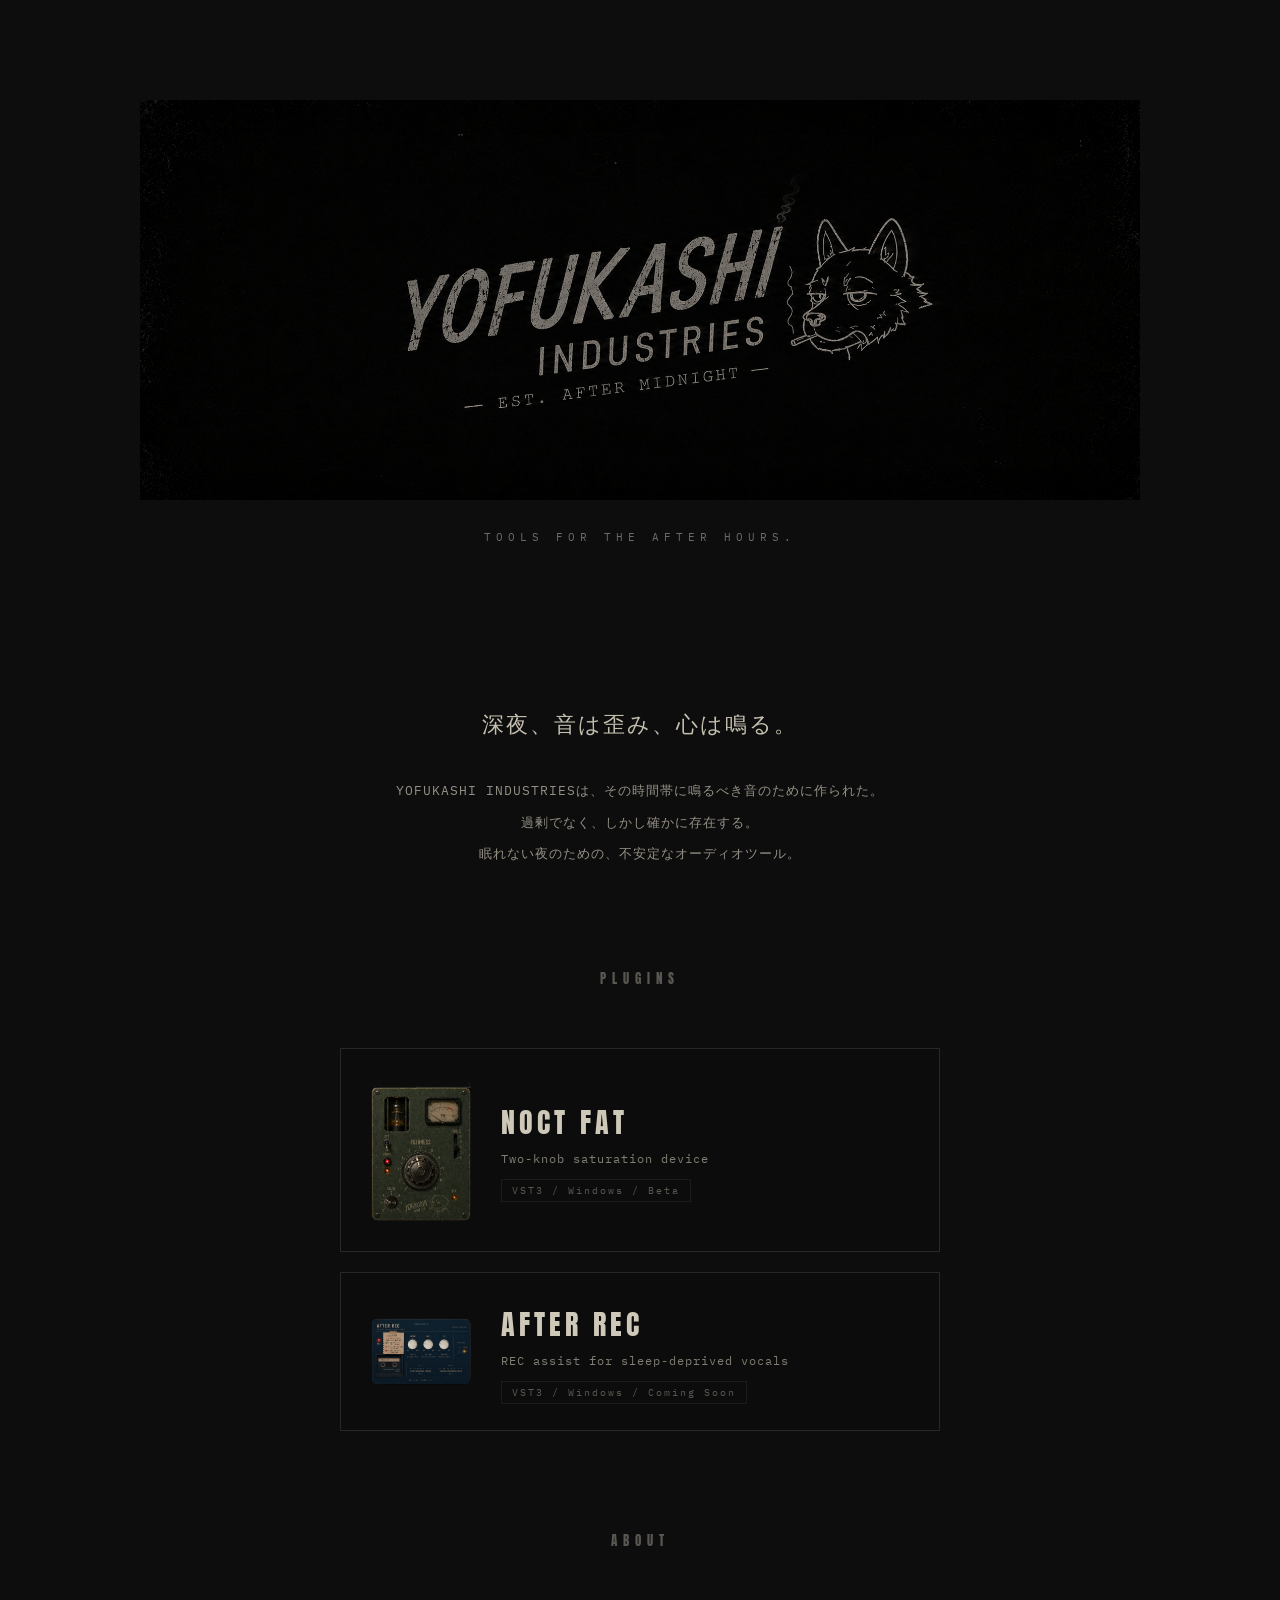
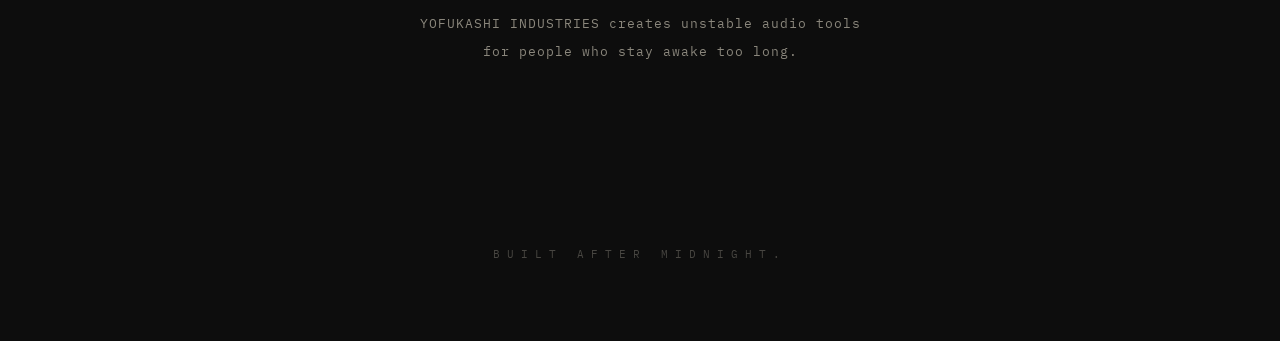
==== index.html @ 46a31fa0 "Update index.html" ====
<!DOCTYPE html>
<html lang="en">
<head>
  <meta charset="UTF-8" />
  <meta name="viewport" content="width=device-width, initial-scale=1.0"/>
  <title>YOFUKASHI INDUSTRIES</title>
  <link rel="stylesheet" href="style.css"/>
  <link rel="preconnect" href="https://fonts.googleapis.com">
  <link rel="preconnect" href="https://fonts.gstatic.com" crossorigin>
  <link href="https://fonts.googleapis.com/css2?family=Anton&family=IBM+Plex+Mono:wght@300;400&display=swap" rel="stylesheet">
</head>
<body>
  <header class="hero">
    <img src="header%20(2).png" alt="YOFUKASHI INDUSTRIES" class="brand-logo">
    <p class="tagline">TOOLS FOR THE AFTER HOURS.</p>
  </header>
  <div class="bg-section">
    <div class="bg-overlay"></div>
  </div>
  <section class="concept-section">
    <p class="concept-lead">深夜、音は歪み、心は鳴る。</p>
    <p class="concept-body">
      YOFUKASHI INDUSTRIESは、その時間帯に鳴るべき音のために作られた。<br>
      過剰でなく、しかし確かに存在する。<br>
      眠れない夜のための、不安定なオーディオツール。
    </p>
  </section>
  <section class="products-section">
    <h2 class="section-label">PLUGINS</h2>
    <div class="product-grid">
      <a href="plugins/noct-fatnness.html" class="product-card">
        <img src="assets/noct-fatnness-ui.png" alt="NOCT FAT" class="product-thumb">
        <div class="product-info">
          <h3>NOCT FAT</h3>
          <p>Two-knob saturation device</p>
          <span class="product-tag">VST3 / Windows / Beta</span>
        </div>
      </a>
      <a href="plugins/after-rec.html" class="product-card">
        <img src="assets/after-rec-ui.png" alt="AFTER REC" class="product-thumb">
        <div class="product-info">
          <h3>AFTER REC</h3>
          <p>REC assist for sleep-deprived vocals</p>
          <span class="product-tag">VST3 / Windows / Coming Soon</span>
        </div>
      </a>
    </div>
  </section>
  <section class="about-section">
    <h2 class="section-label">ABOUT</h2>
    <p>
      YOFUKASHI INDUSTRIES creates unstable audio tools<br>
      for people who stay awake too long.
    </p>
  </section>
  <footer>
    <p>BUILT AFTER MIDNIGHT.</p>
  </footer>
</body>
</html>
---- style.css ----
*{
  margin: 0;
  padding: 0;
  box-sizing: border-box;
}

body{
  background-color: #0d0d0d;
  background-image: 
    url('背景.png');
  background-size: cover;
  background-position: center;
  background-attachment: fixed;
  color: #cec8b8;
  font-family: 'IBM Plex Mono', monospace;
  overflow-x: hidden;
}

/* 全体に薄いオーバーレイ */
body::before{
  content: '';
  position: fixed;
  inset: 0;
  background: rgba(13,13,13,0.55);
  pointer-events: none;
  z-index: 0;
}

/* 全コンテンツをオーバーレイの上に */
header, section, footer, .bg-section{
  position: relative;
  z-index: 1;
}

.hero{
  width: 100%;
  padding-top: 100px;
  padding-bottom: 80px;
  display: flex;
  flex-direction: column;
  align-items: center;
  justify-content: center;
}

.brand-logo{
  width: 85%;
  max-width: 1000px;
  opacity: 0.95;
  user-select: none;
  pointer-events: none;
}

.tagline{
  margin-top: 30px;
  font-size: 11px;
  letter-spacing: 5px;
  opacity: 0.5;
}

.bg-section{
  display: none;
}

.concept-section{
  width: 100%;
  max-width: 780px;
  margin: 80px auto;
  text-align: center;
  padding: 0 24px;
  position: relative;
  z-index: 1;
}

.concept-lead{
  font-size: 22px;
  letter-spacing: 2px;
  opacity: 0.95;
  margin-bottom: 32px;
  line-height: 1.8;
}

.concept-body{
  font-size: 13px;
  letter-spacing: 1px;
  line-height: 2.4;
  opacity: 0.7;
}

.products-section{
  width: 100%;
  max-width: 900px;
  margin: 100px auto;
  padding: 0 24px;
  display: flex;
  flex-direction: column;
  align-items: center;
  position: relative;
  z-index: 1;
}

.product-grid{
  width: 100%;
  display: flex;
  flex-direction: column;
  gap: 20px;
  align-items: center;
}

.product-card{
  width: 100%;
  max-width: 600px;
  display: flex;
  align-items: center;
  gap: 30px;
  border: 1px solid rgba(206,200,184,0.15);
  padding: 30px;
  text-decoration: none;
  color: #cec8b8;
  transition: 0.25s ease;
  background: rgba(13,13,13,0.4);
  backdrop-filter: blur(4px);
}

.product-card:hover{
  border-color: rgba(206,200,184,0.4);
  background: rgba(13,13,13,0.6);
}

.product-thumb{
  width: 100px;
  height: auto;
  border-radius: 8px;
  flex-shrink: 0;
}

.product-info h3{
  font-family: 'Anton', sans-serif;
  font-size: 28px;
  letter-spacing: 4px;
  font-weight: normal;
  margin-bottom: 8px;
}

.product-info p{
  font-size: 12px;
  opacity: 0.6;
  letter-spacing: 1px;
  margin-bottom: 12px;
}

.product-tag{
  font-size: 10px;
  letter-spacing: 2px;
  opacity: 0.4;
  border: 1px solid rgba(206,200,184,0.2);
  padding: 4px 10px;
}

.about-section{
  margin-top: 100px;
  margin-bottom: 0;
  margin-left: auto;
  margin-right: auto;
  max-width: 680px;
  width: 100%;
  display: flex;
  flex-direction: column;
  align-items: center;
  text-align: center;
  padding: 0 24px;
  position: relative;
  z-index: 1;
}

.section-label{
  font-family: 'Anton', sans-serif;
  font-size: 13px;
  letter-spacing: 6px;
  margin-bottom: 60px;
  font-weight: normal;
  opacity: 0.4;
}

.about-section p{
  line-height: 2.2;
  opacity: 0.65;
  font-size: 13px;
  letter-spacing: 1px;
}

footer{
  margin-top: 180px;
  margin-bottom: 80px;
  width: 100%;
  display: flex;
  justify-content: center;
  align-items: center;
  position: relative;
  z-index: 1;
}

footer p{
  font-size: 11px;
  letter-spacing: 7px;
  opacity: 0.3;
}

@media(max-width: 768px){
  .product-card{
    flex-direction: column;
    text-align: center;
  }
  .concept-lead{
    font-size: 18px;
  }
}
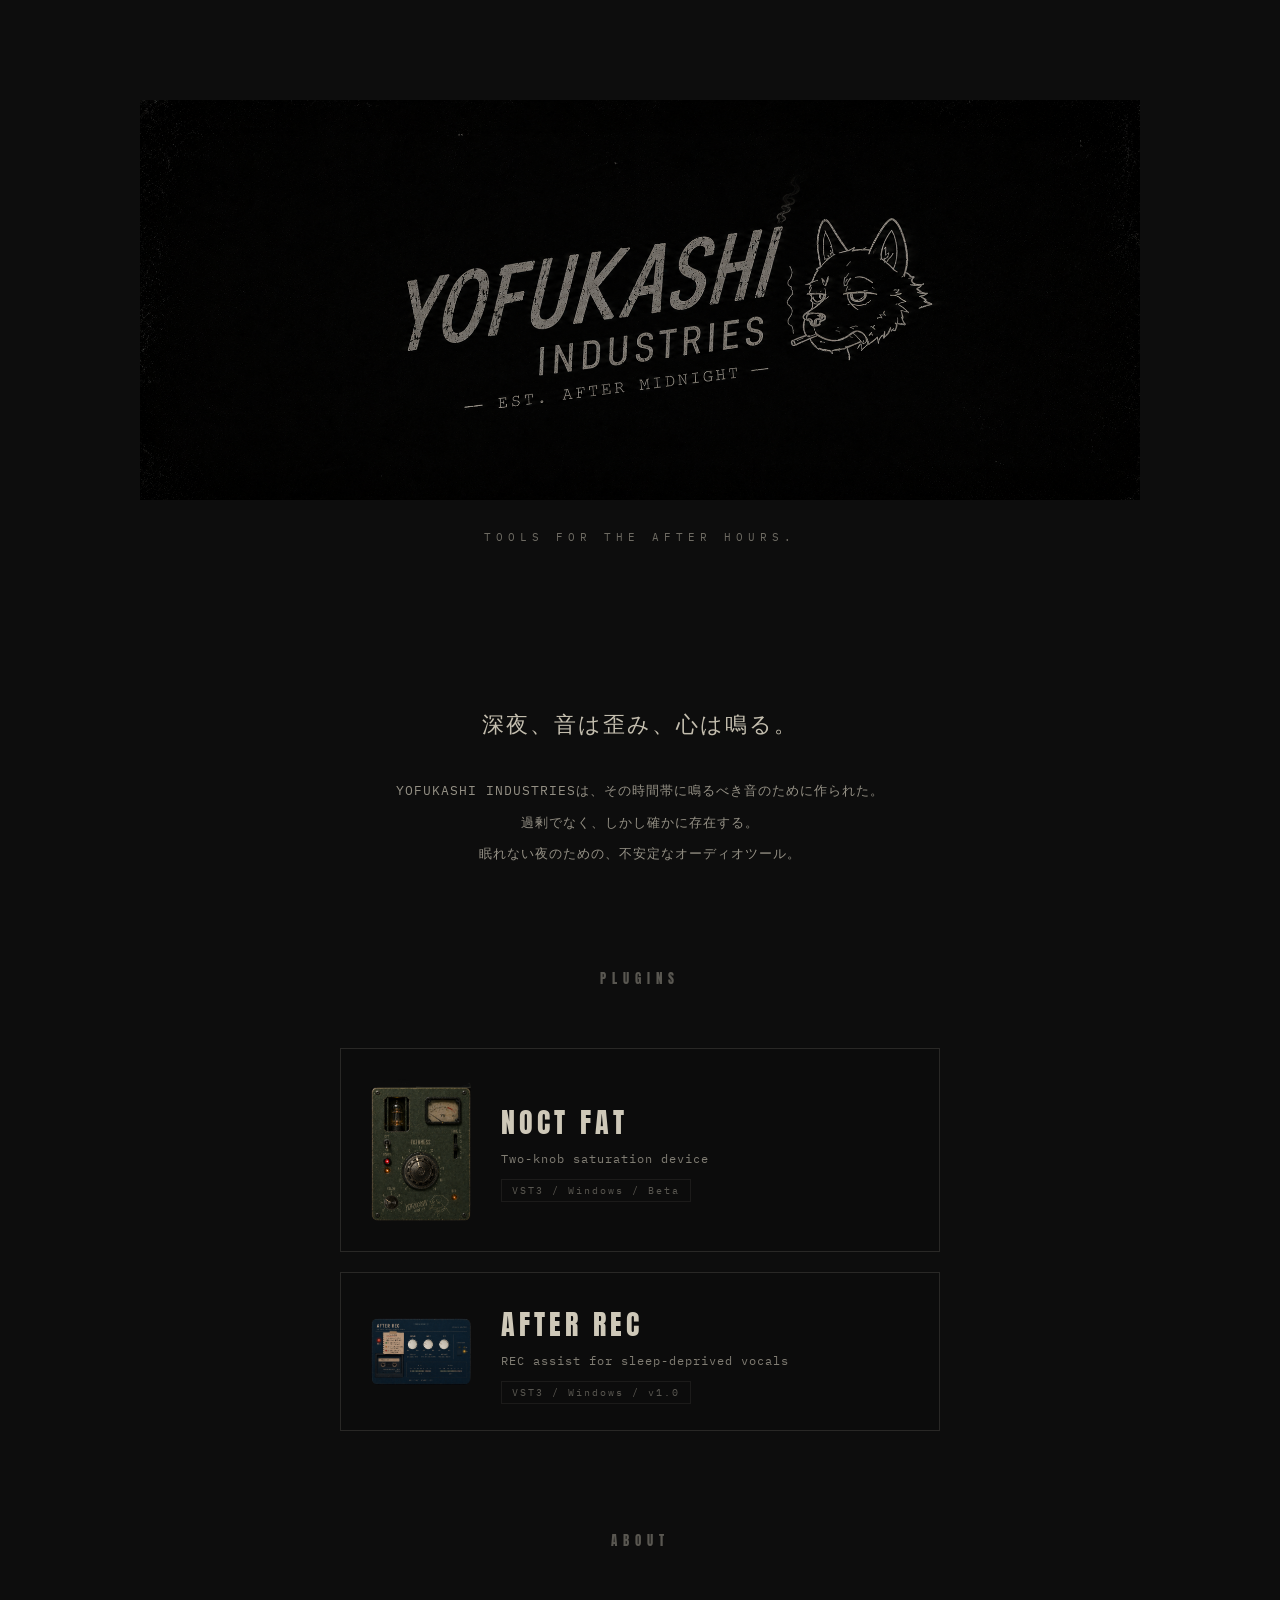
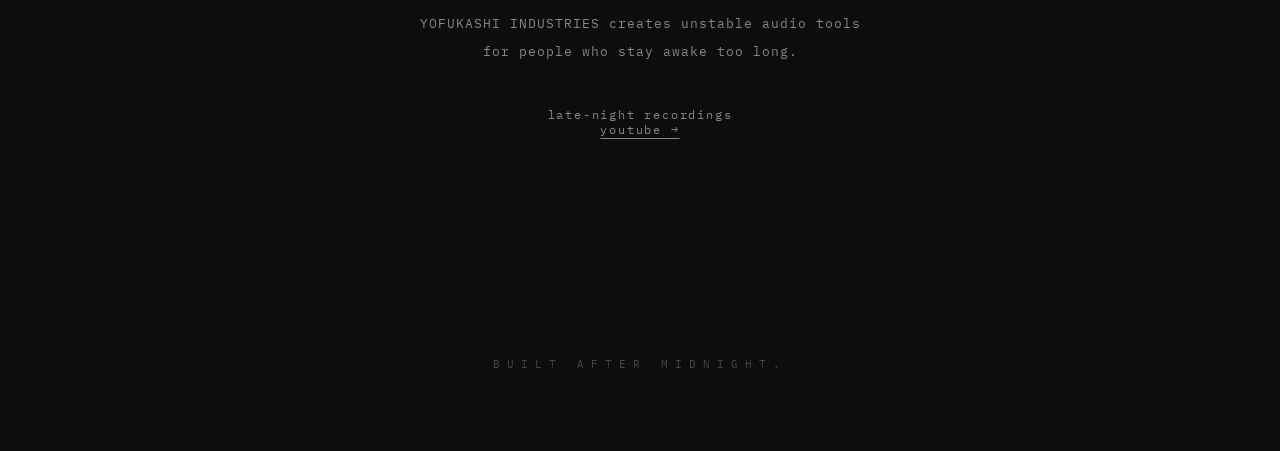
==== commit 351a40a2: "Update index.html" ====
--- a/index.html
+++ b/index.html
@@ -41,7 +41,7 @@
         <div class="product-info">
           <h3>AFTER REC</h3>
           <p>REC assist for sleep-deprived vocals</p>
-          <span class="product-tag">VST3 / Windows / Coming Soon</span>
+          <span class="product-tag">VST3 / Windows / v1.0</span>
         </div>
       </a>
     </div>
@@ -53,6 +53,12 @@
       for people who stay awake too long.
     </p>
   </section>
+  <section class="music-section" style="text-align:center; padding: 40px 20px; opacity: 0.5;">
+    <p style="font-family: 'IBM Plex Mono', monospace; font-size: 0.75rem; letter-spacing: 0.15em; color: #ffffff;">
+      late-night recordings<br>
+      <a href="https://www.youtube.com/@takiutachannel" target="_blank" style="color: #ffffff; text-decoration: underline; text-underline-offset: 4px;">youtube →</a>
+    </p>
+  </section>
   <footer>
     <p>BUILT AFTER MIDNIGHT.</p>
   </footer>
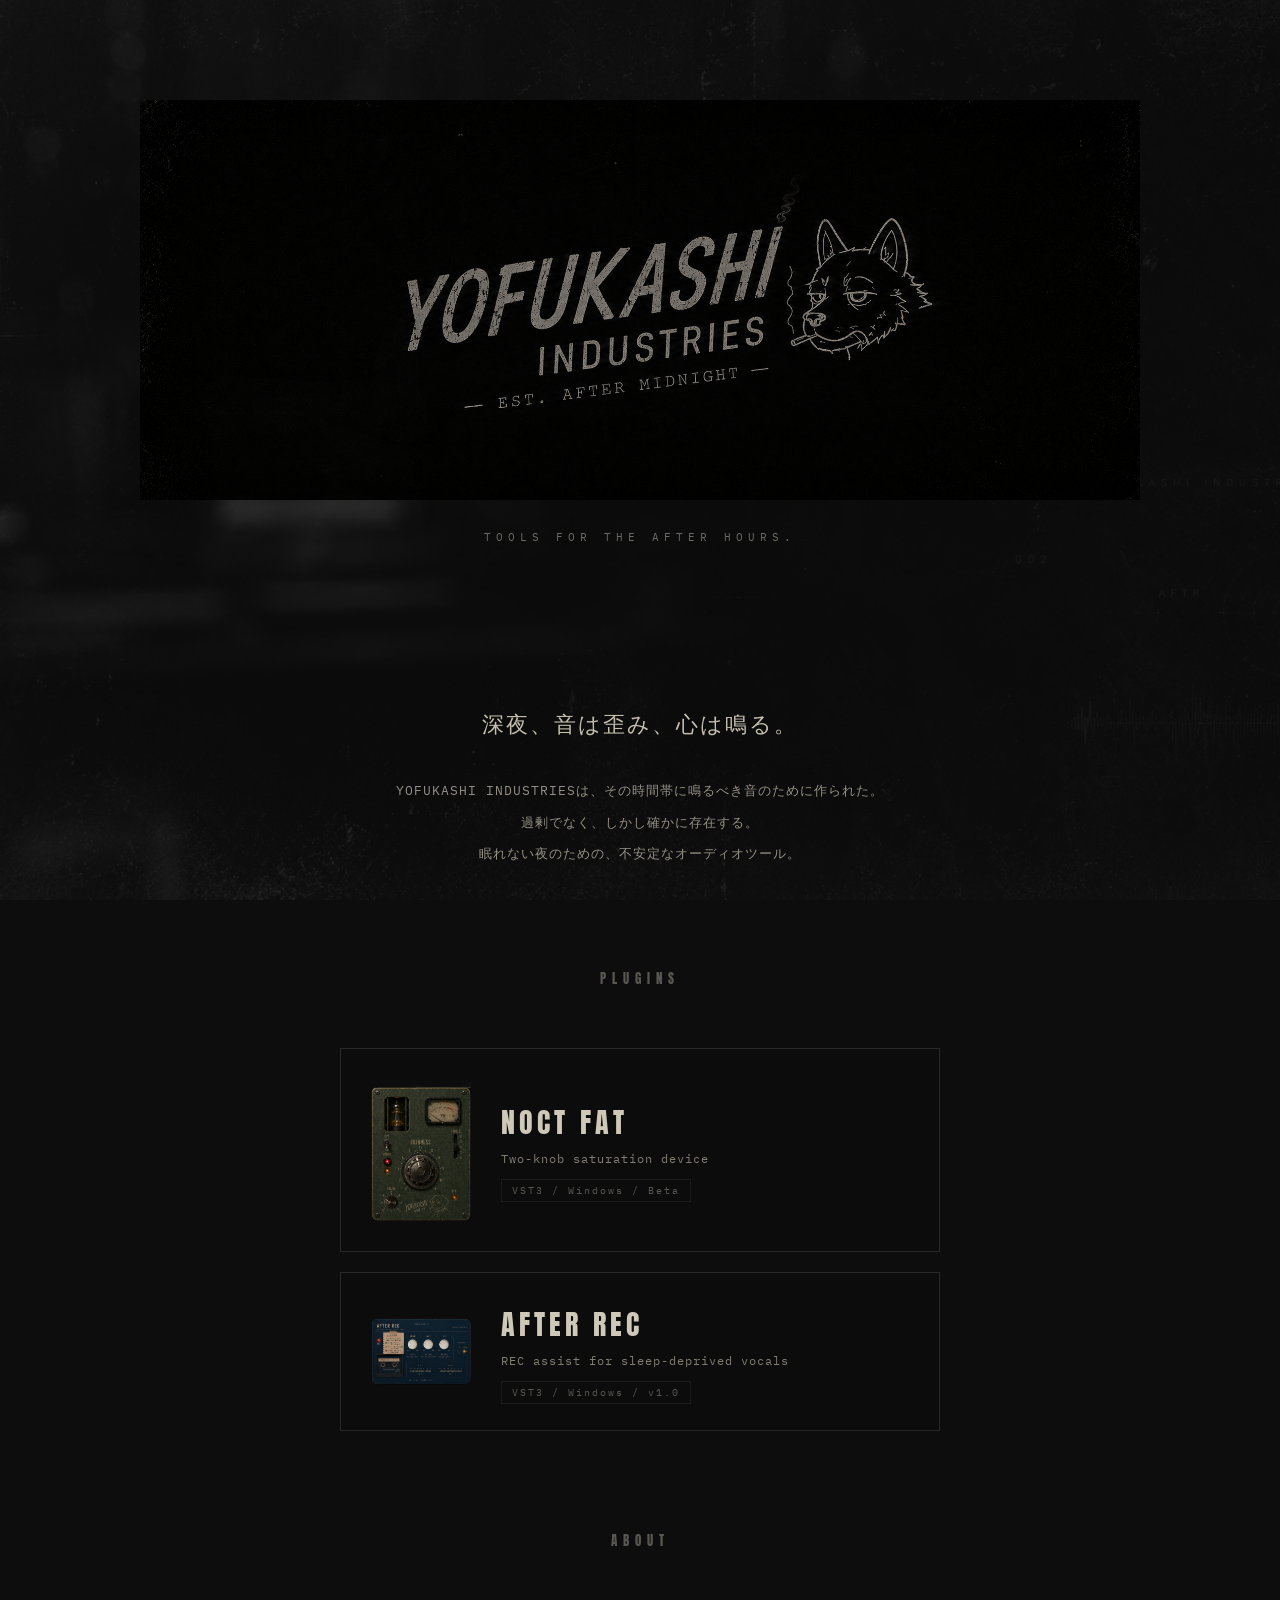
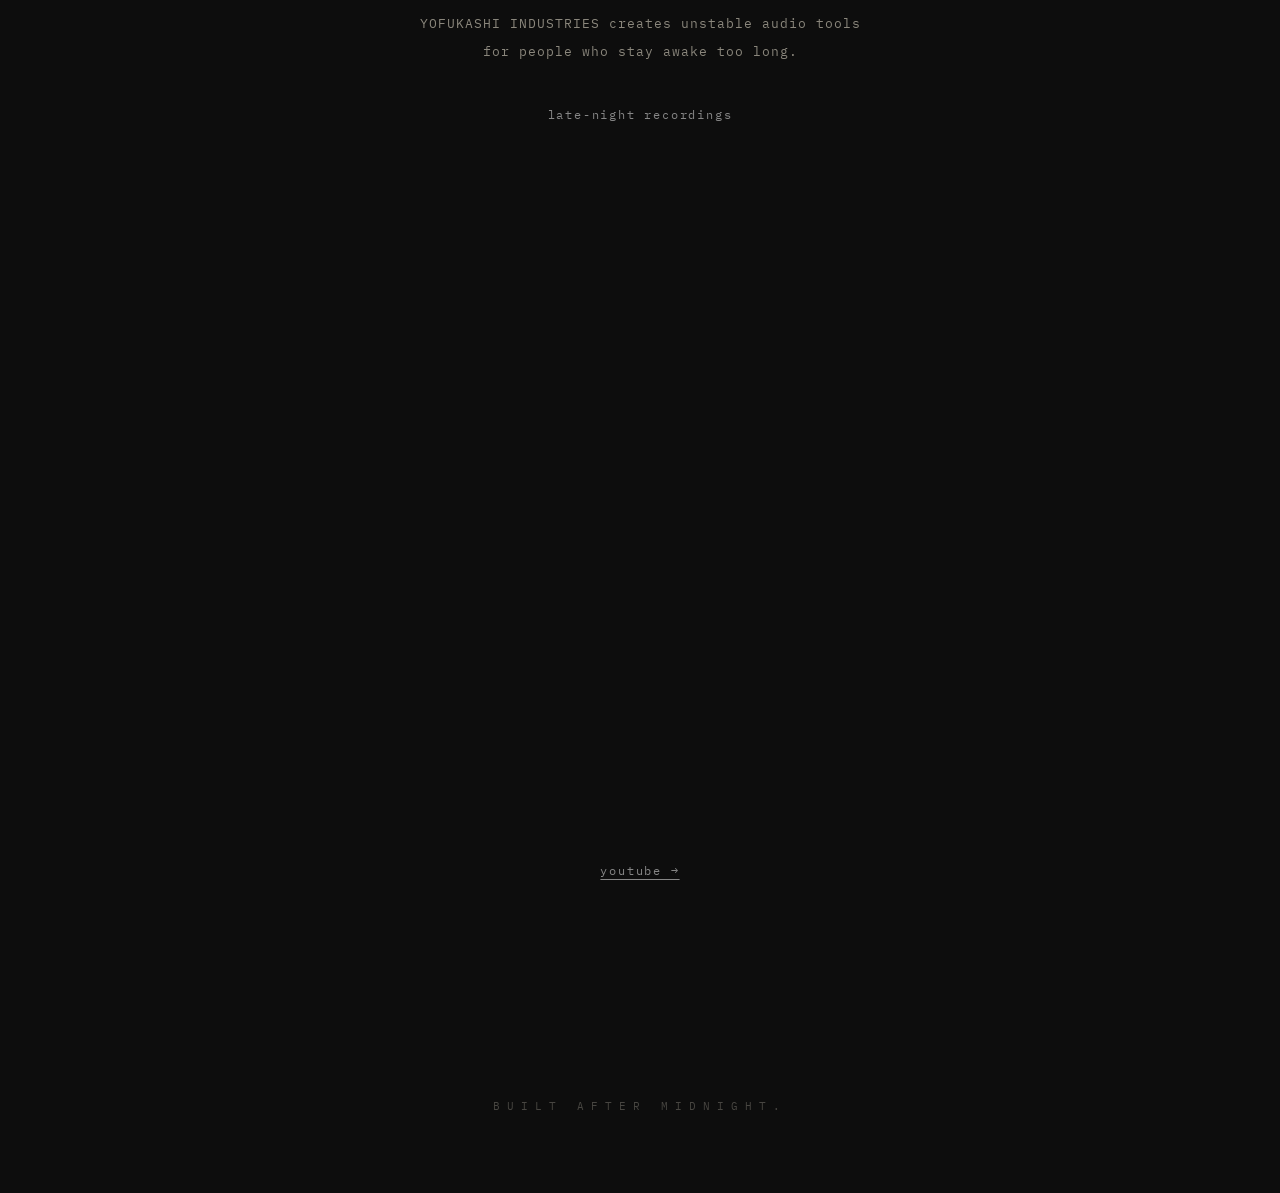
==== commit b6c6c14b: "Update index.html" ====
--- a/index.html
+++ b/index.html
@@ -55,9 +55,20 @@
   </section>
   <section class="music-section" style="text-align:center; padding: 40px 20px; opacity: 0.5;">
     <p style="font-family: 'IBM Plex Mono', monospace; font-size: 0.75rem; letter-spacing: 0.15em; color: #ffffff;">
-      late-night recordings<br>
-      <a href="https://www.youtube.com/@takiutachannel" target="_blank" style="color: #ffffff; text-decoration: underline; text-underline-offset: 4px;">youtube →</a>
+      late-night recordings
     </p>
+    <div style="position: relative; padding-bottom: 56.25%; height: 0; overflow: hidden; max-width: 640px; margin: 20px auto;">
+      <iframe
+        style="position: absolute; top: 0; left: 0; width: 100%; height: 100%;"
+        src="https://www.youtube.com/embed/FqJ6zSJP3DU?si=peLFJ2Tt3uSCjZ8m"
+        title="YouTube video player"
+        frameborder="0"
+        allow="accelerometer; autoplay; clipboard-write; encrypted-media; gyroscope; picture-in-picture; web-share"
+        referrerpolicy="strict-origin-when-cross-origin"
+        allowfullscreen>
+      </iframe>
+    </div>
+    <a href="https://www.youtube.com/@takiutachannel" target="_blank" style="font-family: 'IBM Plex Mono', monospace; font-size: 0.75rem; letter-spacing: 0.15em; color: #ffffff; text-decoration: underline; text-underline-offset: 4px;">youtube →</a>
   </section>
   <footer>
     <p>BUILT AFTER MIDNIGHT.</p>
--- a/style.css
+++ b/style.css
@@ -6,8 +6,8 @@
 
 body{
   background-color: #0d0d0d;
-  background-image: 
-    url('背景.png');
+ background-image: 
+    url('assets/background.png');
   background-size: cover;
   background-position: center;
   background-attachment: fixed;
@@ -21,7 +21,7 @@
   content: '';
   position: fixed;
   inset: 0;
-  background: rgba(13,13,13,0.55);
+ background: rgba(13,13,13,0.75);
   pointer-events: none;
   z-index: 0;
 }
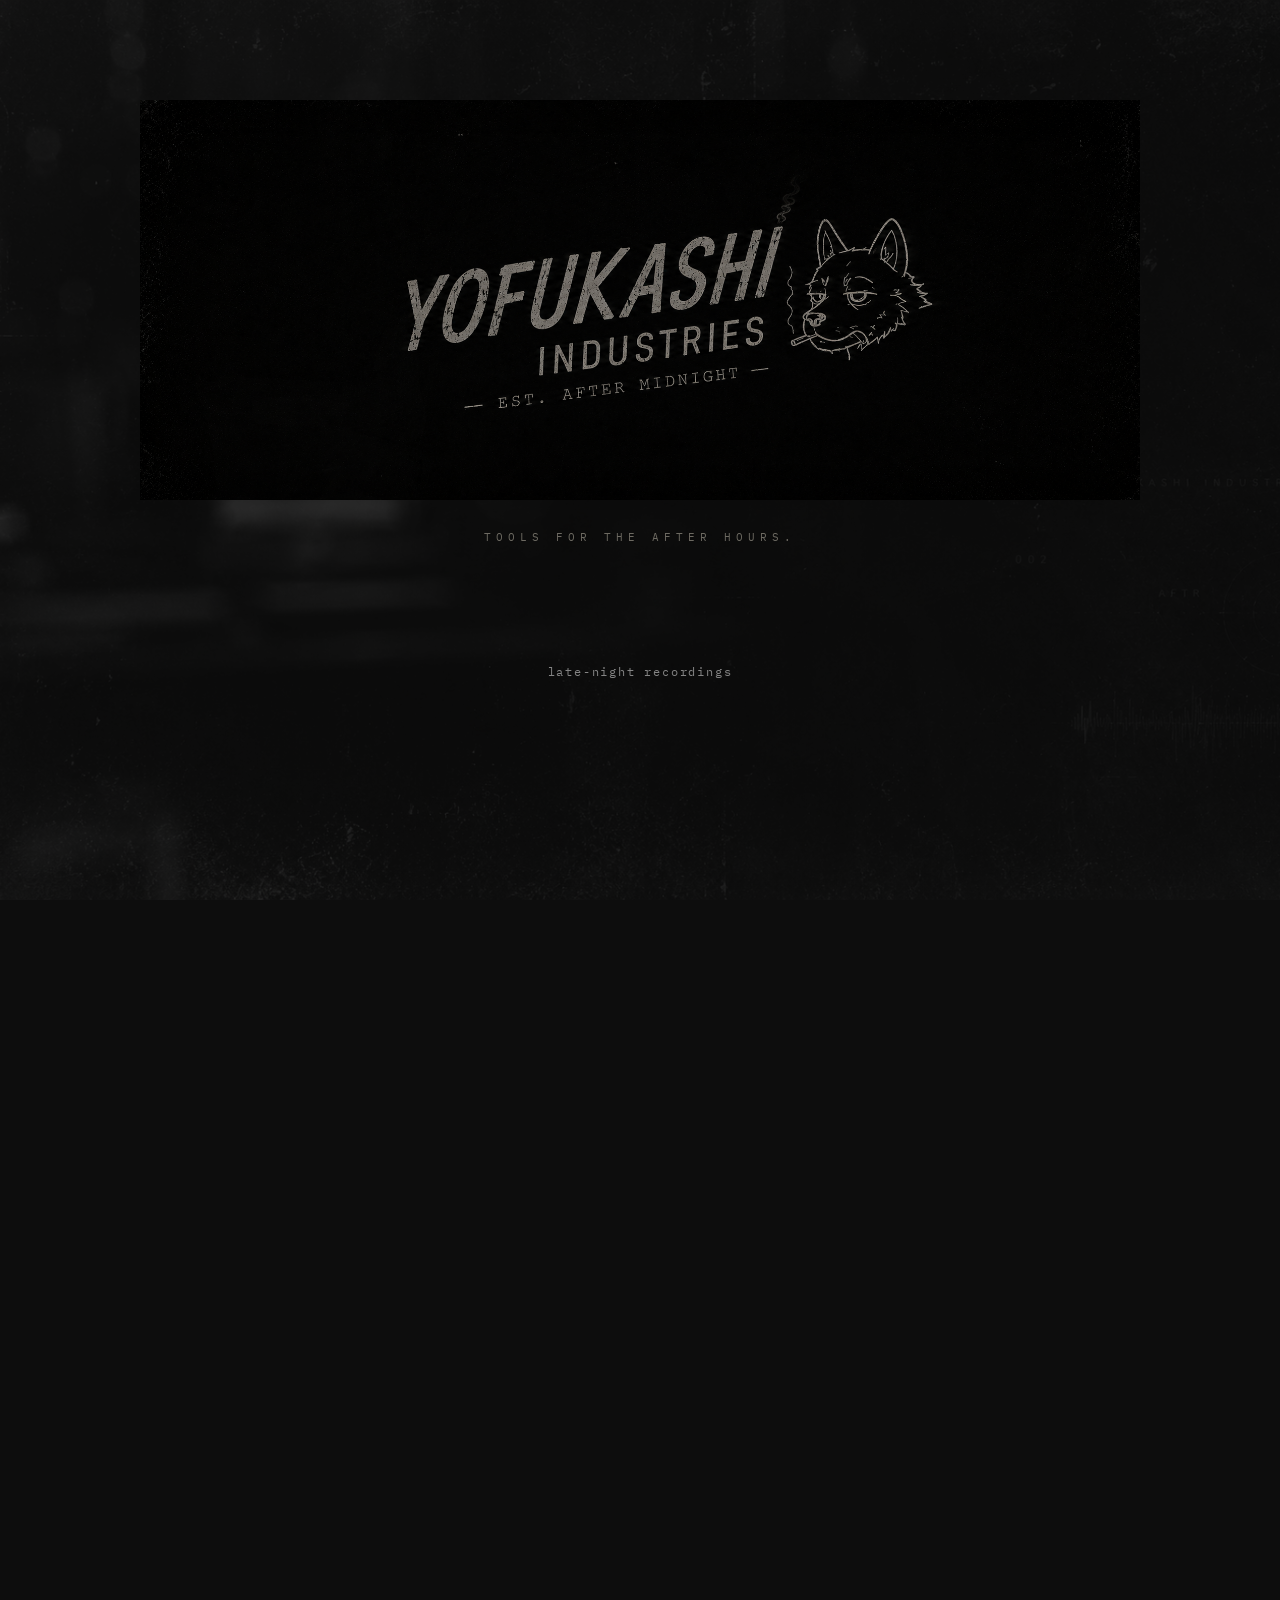
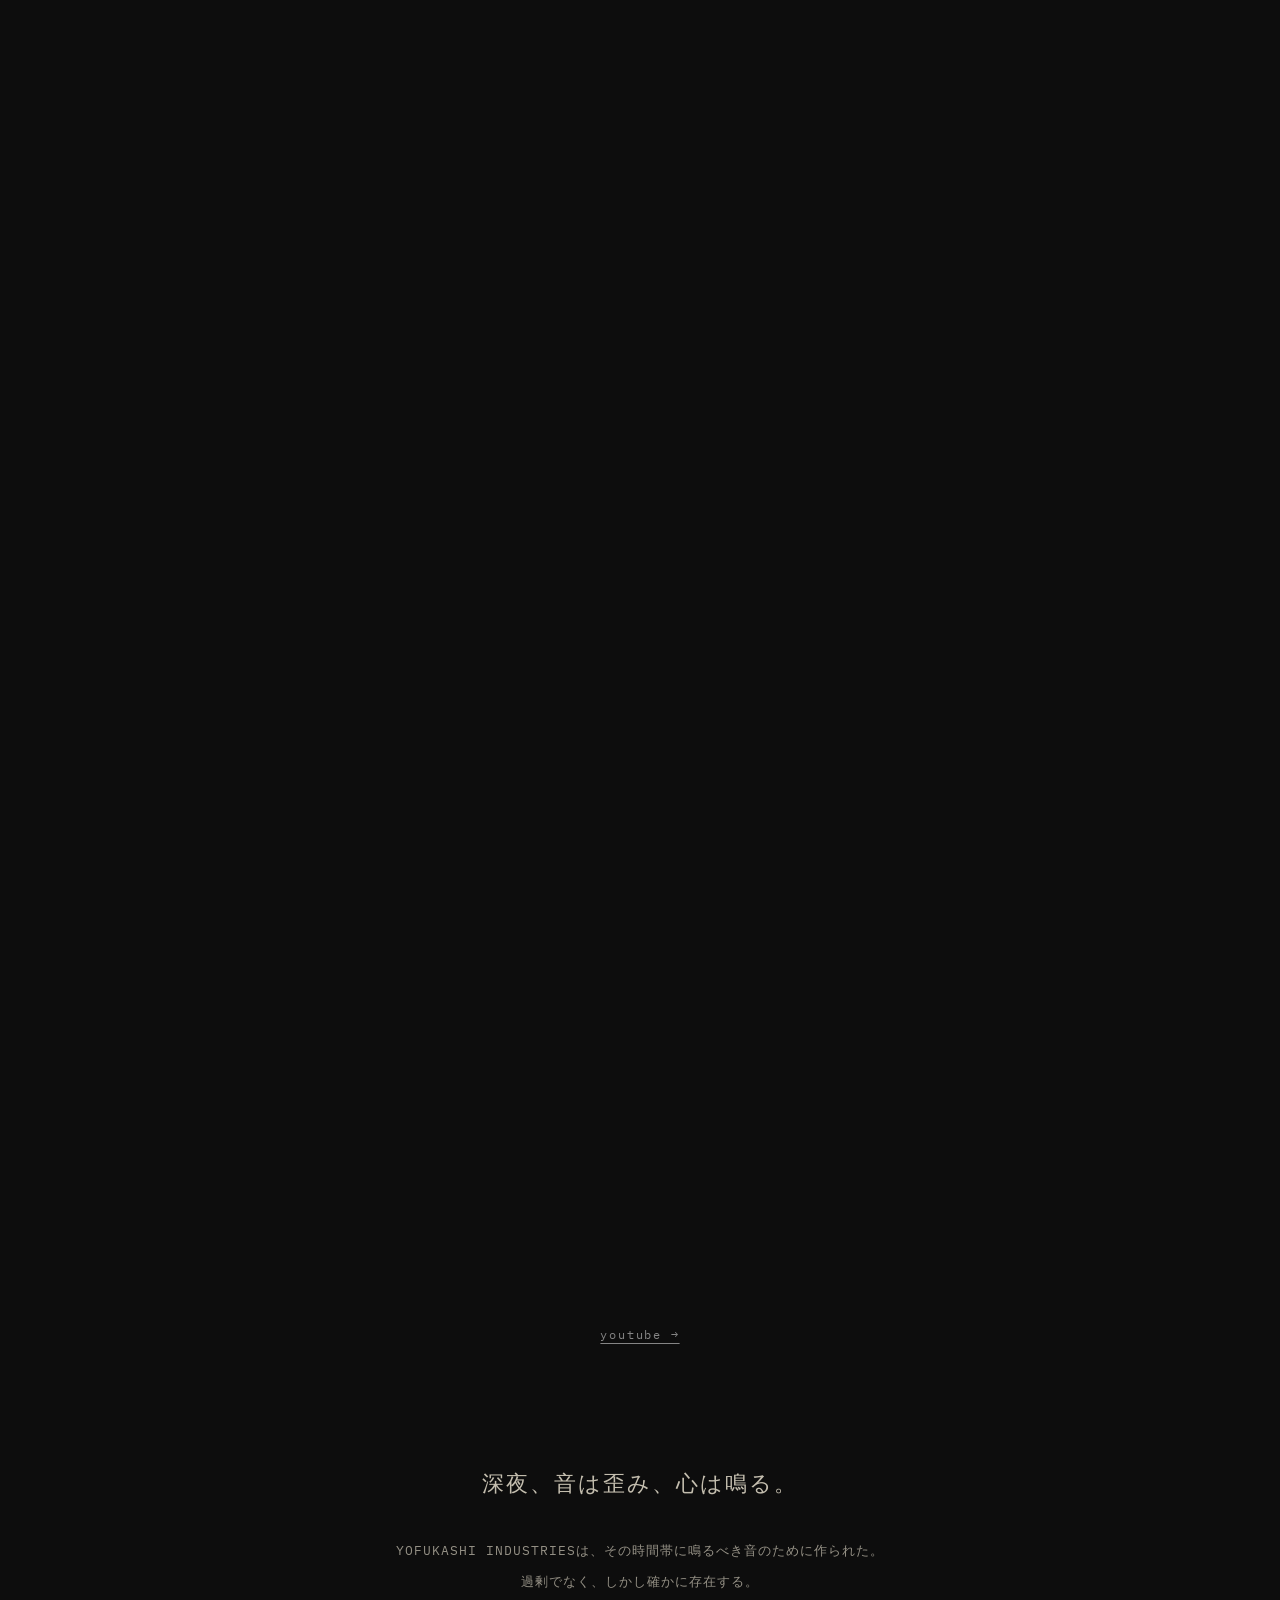
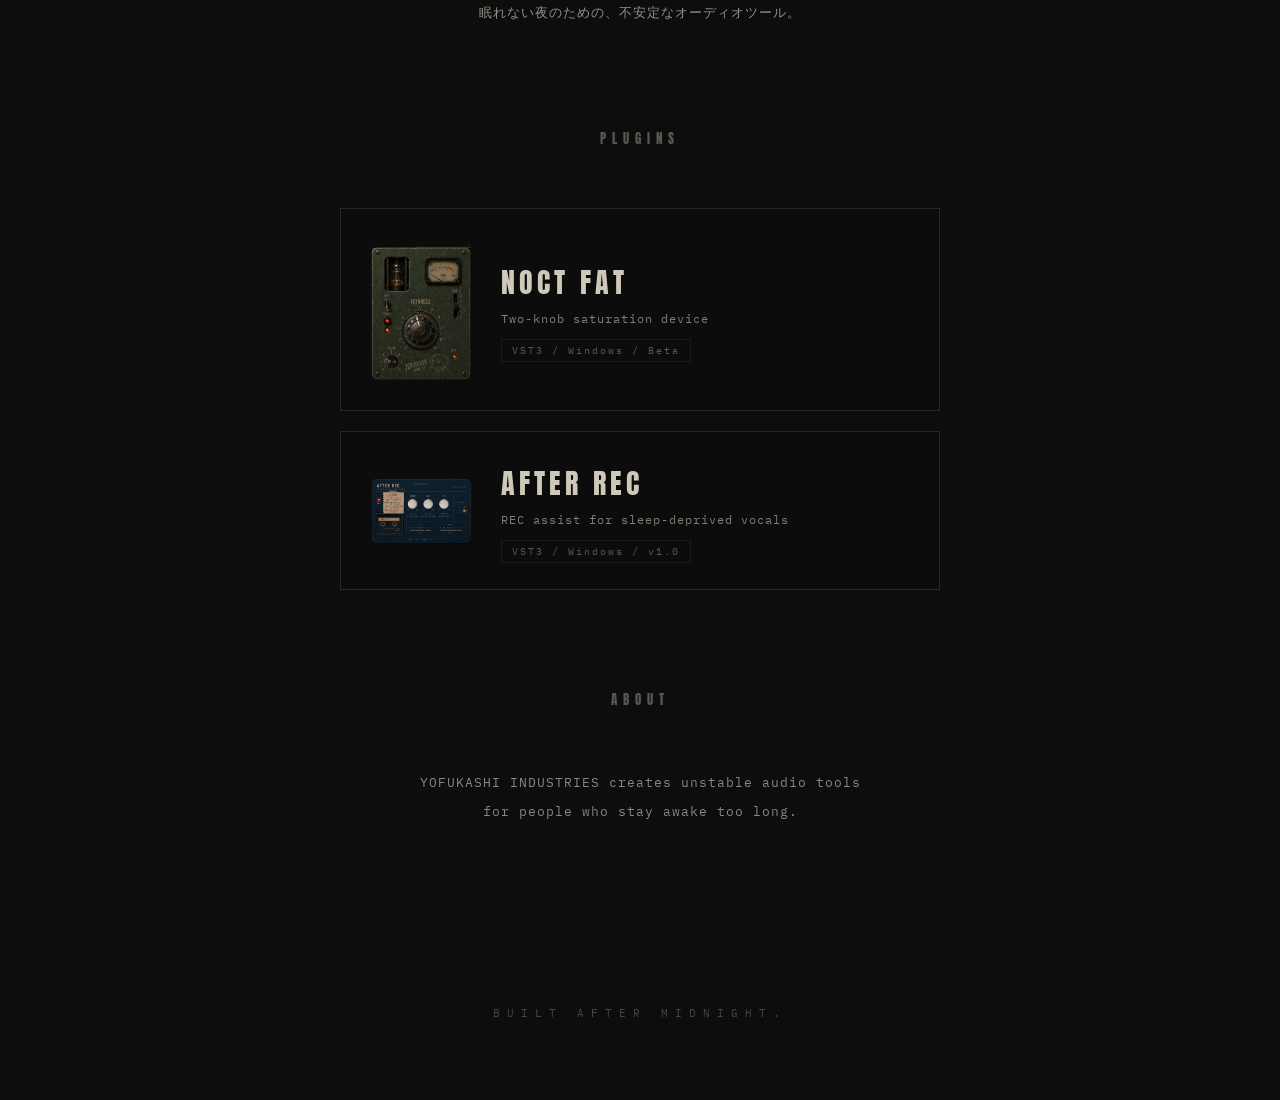
==== commit a4dc49b9: "Update index.html" ====
--- a/index.html
+++ b/index.html
@@ -14,6 +14,25 @@
     <img src="header%20(2).png" alt="YOFUKASHI INDUSTRIES" class="brand-logo">
     <p class="tagline">TOOLS FOR THE AFTER HOURS.</p>
   </header>
+
+  <section class="music-section" style="text-align:center; padding: 40px 20px; opacity: 0.5;">
+    <p style="font-family: 'IBM Plex Mono', monospace; font-size: 0.75rem; letter-spacing: 0.15em; color: #ffffff;">
+      late-night recordings
+    </p>
+    <div style="position: relative; padding-bottom: 177.78%; height: 0; overflow: hidden; max-width: 360px; margin: 20px auto;">
+      <iframe
+        style="position: absolute; top: 0; left: 0; width: 100%; height: 100%;"
+        src="https://www.youtube.com/embed/FqJ6zSJP3DU?si=peLFJ2Tt3uSCjZ8m"
+        title="YouTube video player"
+        frameborder="0"
+        allow="accelerometer; autoplay; clipboard-write; encrypted-media; gyroscope; picture-in-picture; web-share"
+        referrerpolicy="strict-origin-when-cross-origin"
+        allowfullscreen>
+      </iframe>
+    </div>
+    <a href="https://www.youtube.com/@takiutachannel" target="_blank" style="font-family: 'IBM Plex Mono', monospace; font-size: 0.75rem; letter-spacing: 0.15em; color: #ffffff; text-decoration: underline; text-underline-offset: 4px;">youtube →</a>
+  </section>
+
   <div class="bg-section">
     <div class="bg-overlay"></div>
   </div>
@@ -53,23 +72,6 @@
       for people who stay awake too long.
     </p>
   </section>
-  <section class="music-section" style="text-align:center; padding: 40px 20px; opacity: 0.5;">
-    <p style="font-family: 'IBM Plex Mono', monospace; font-size: 0.75rem; letter-spacing: 0.15em; color: #ffffff;">
-      late-night recordings
-    </p>
-    <div style="position: relative; padding-bottom: 56.25%; height: 0; overflow: hidden; max-width: 640px; margin: 20px auto;">
-      <iframe
-        style="position: absolute; top: 0; left: 0; width: 100%; height: 100%;"
-        src="https://www.youtube.com/embed/FqJ6zSJP3DU?si=peLFJ2Tt3uSCjZ8m"
-        title="YouTube video player"
-        frameborder="0"
-        allow="accelerometer; autoplay; clipboard-write; encrypted-media; gyroscope; picture-in-picture; web-share"
-        referrerpolicy="strict-origin-when-cross-origin"
-        allowfullscreen>
-      </iframe>
-    </div>
-    <a href="https://www.youtube.com/@takiutachannel" target="_blank" style="font-family: 'IBM Plex Mono', monospace; font-size: 0.75rem; letter-spacing: 0.15em; color: #ffffff; text-decoration: underline; text-underline-offset: 4px;">youtube →</a>
-  </section>
   <footer>
     <p>BUILT AFTER MIDNIGHT.</p>
   </footer>
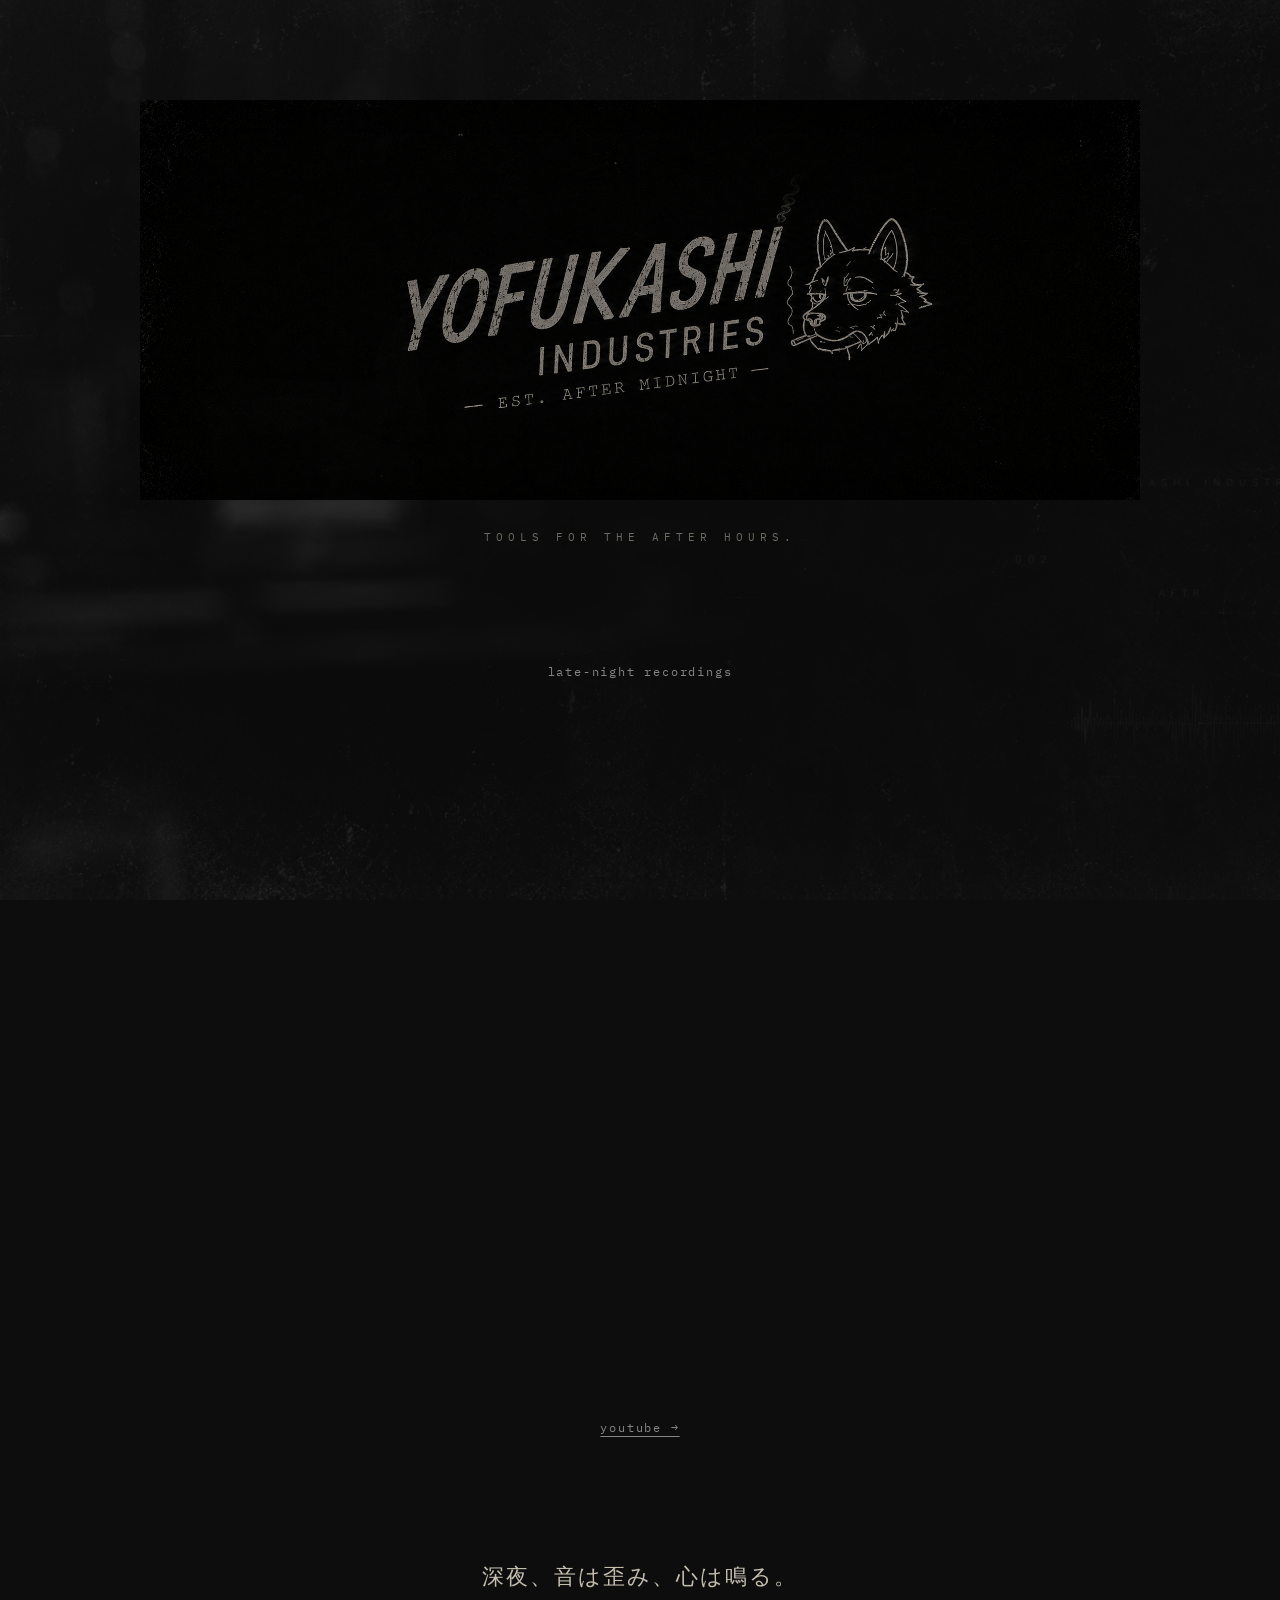
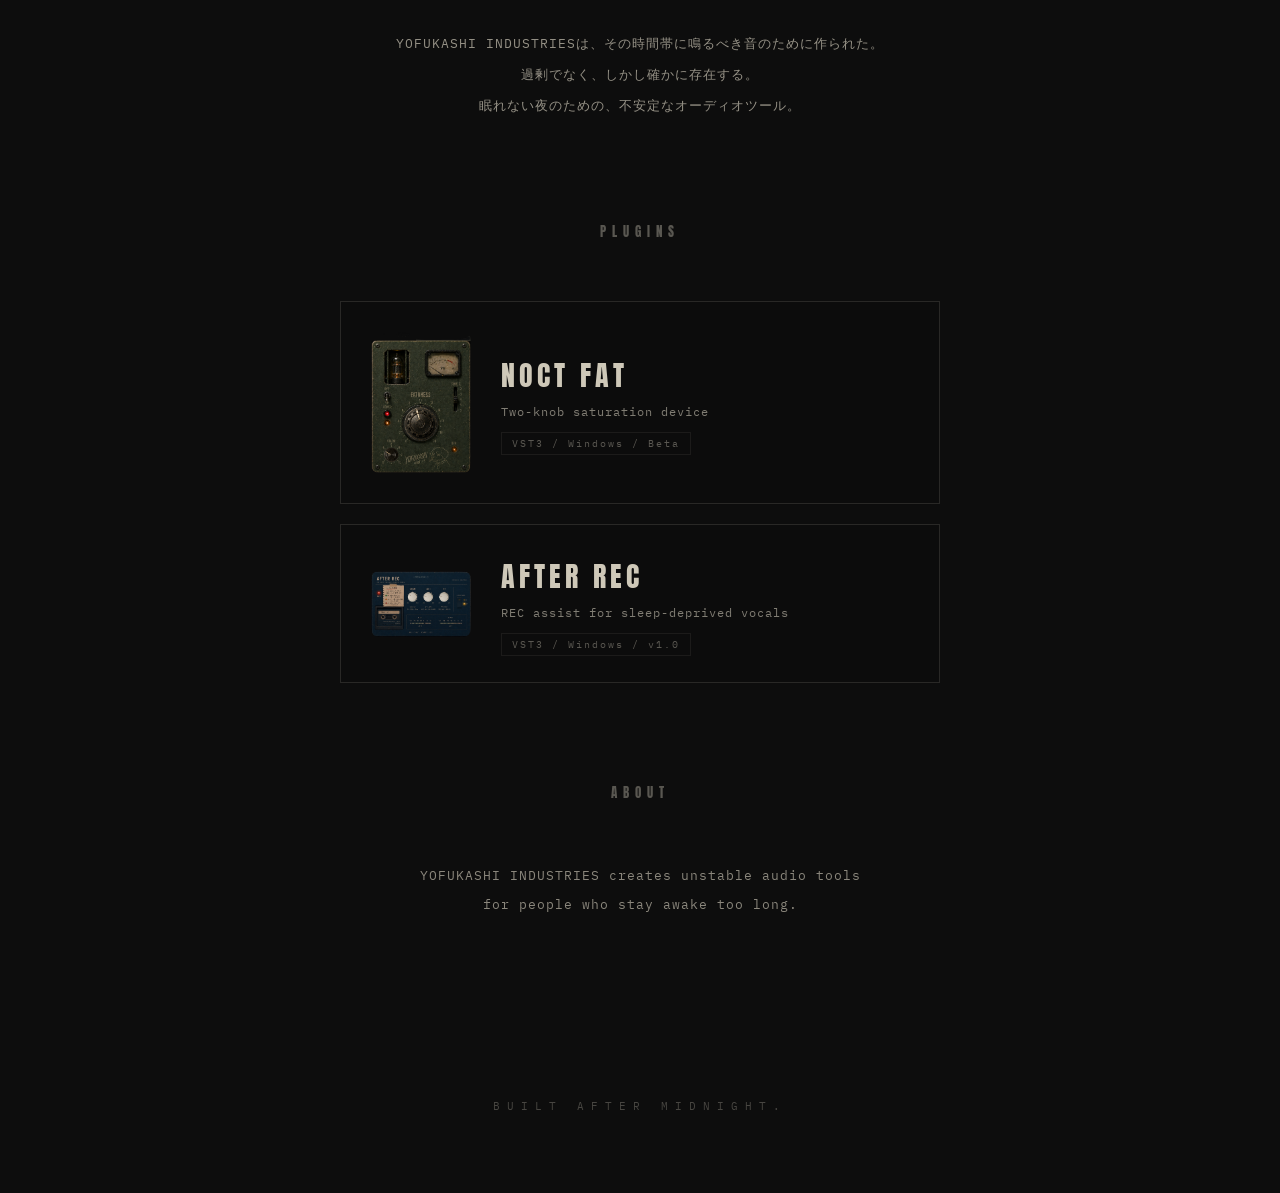
==== commit 4d1aea58: "Update index.html" ====
--- a/index.html
+++ b/index.html
@@ -19,7 +19,7 @@
     <p style="font-family: 'IBM Plex Mono', monospace; font-size: 0.75rem; letter-spacing: 0.15em; color: #ffffff;">
       late-night recordings
     </p>
-    <div style="position: relative; padding-bottom: 177.78%; height: 0; overflow: hidden; max-width: 360px; margin: 20px auto;">
+    <div style="position: relative; padding-bottom: 56.25%; height: 0; overflow: hidden; max-width: 300px; margin: 20px auto;">
       <iframe
         style="position: absolute; top: 0; left: 0; width: 100%; height: 100%;"
         src="https://www.youtube.com/embed/FqJ6zSJP3DU?si=peLFJ2Tt3uSCjZ8m"
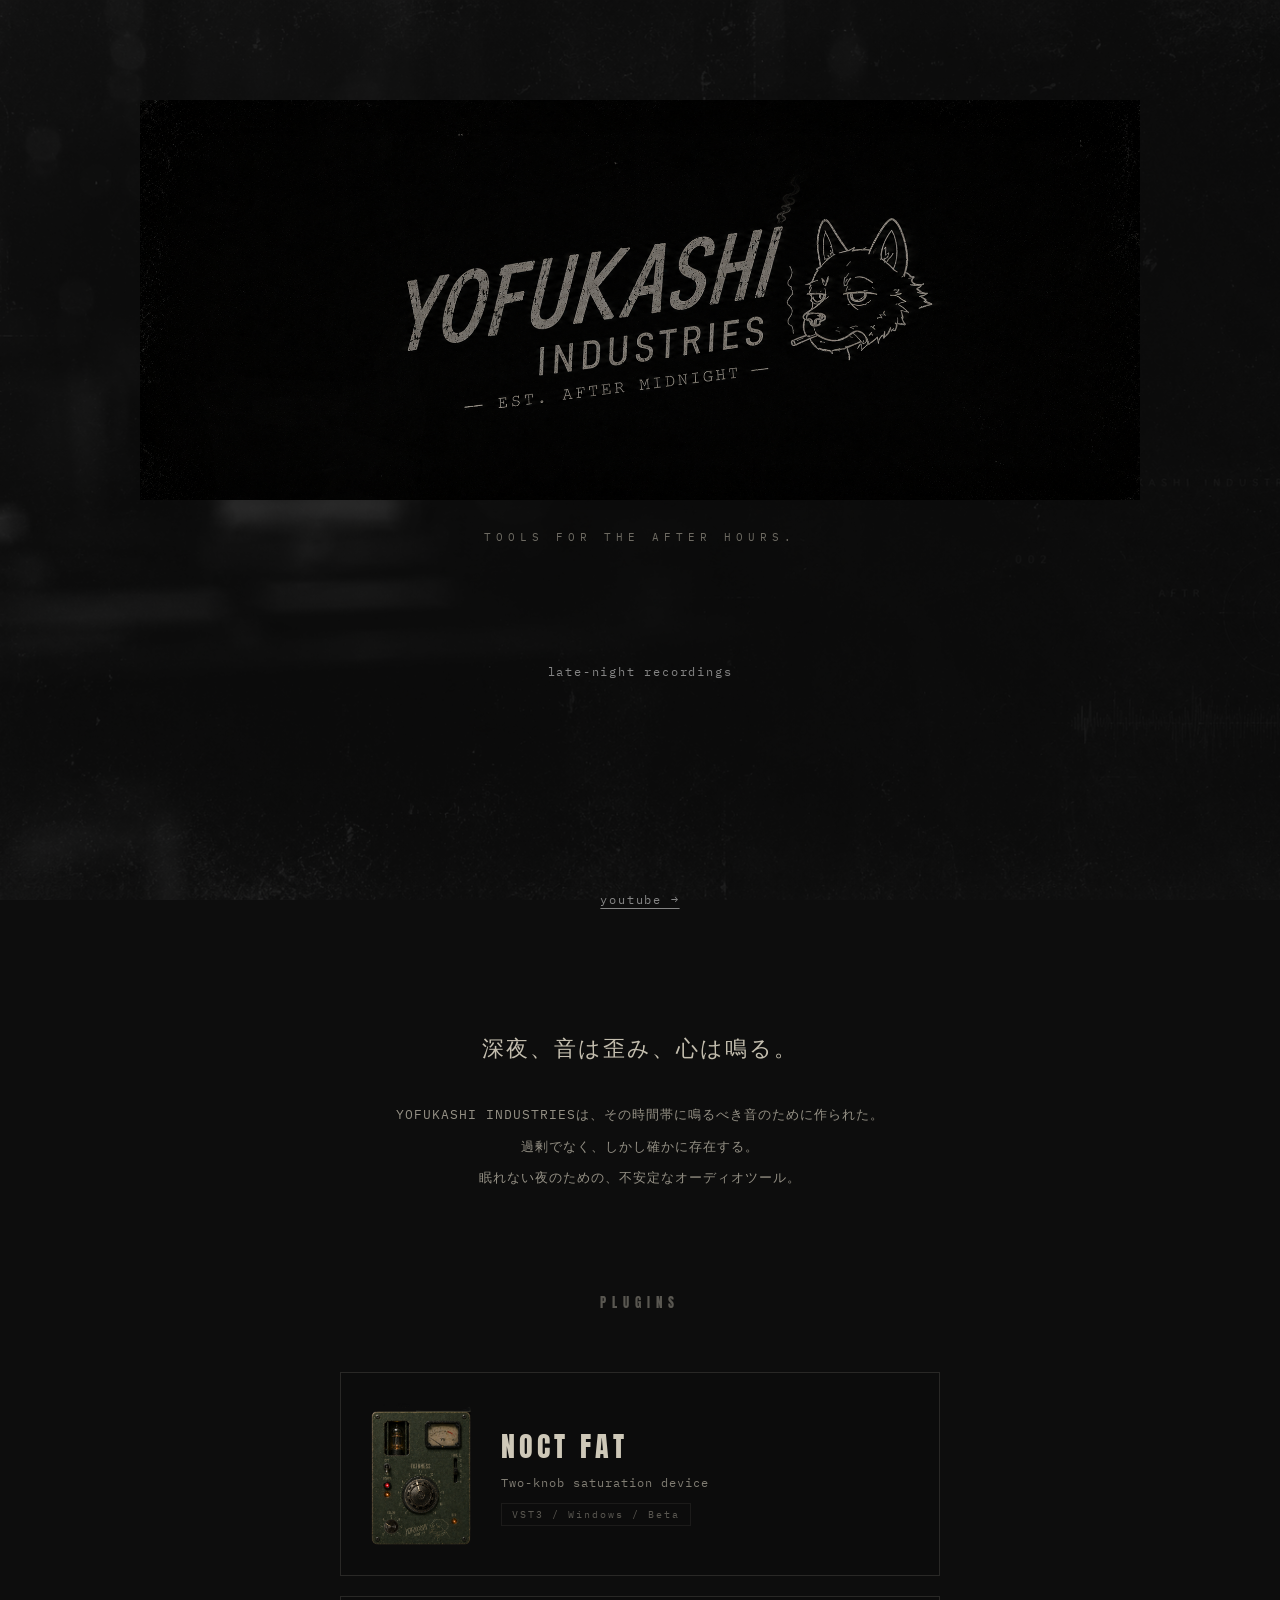
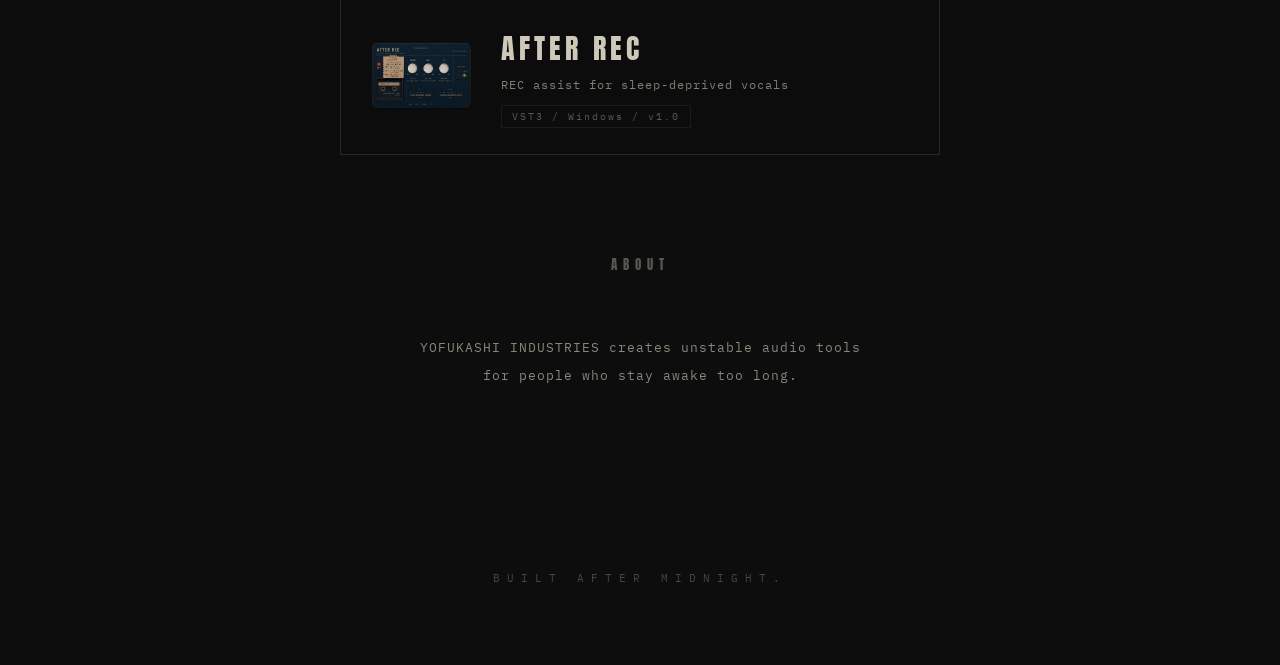
==== commit c1fd15e9: "Update index.html" ====
--- a/index.html
+++ b/index.html
@@ -19,9 +19,9 @@
     <p style="font-family: 'IBM Plex Mono', monospace; font-size: 0.75rem; letter-spacing: 0.15em; color: #ffffff;">
       late-night recordings
     </p>
-    <div style="position: relative; padding-bottom: 56.25%; height: 0; overflow: hidden; max-width: 300px; margin: 20px auto;">
+    <div style="width: 300px; height: 169px; margin: 20px auto;">
       <iframe
-        style="position: absolute; top: 0; left: 0; width: 100%; height: 100%;"
+        style="width: 100%; height: 100%;"
         src="https://www.youtube.com/embed/FqJ6zSJP3DU?si=peLFJ2Tt3uSCjZ8m"
         title="YouTube video player"
         frameborder="0"
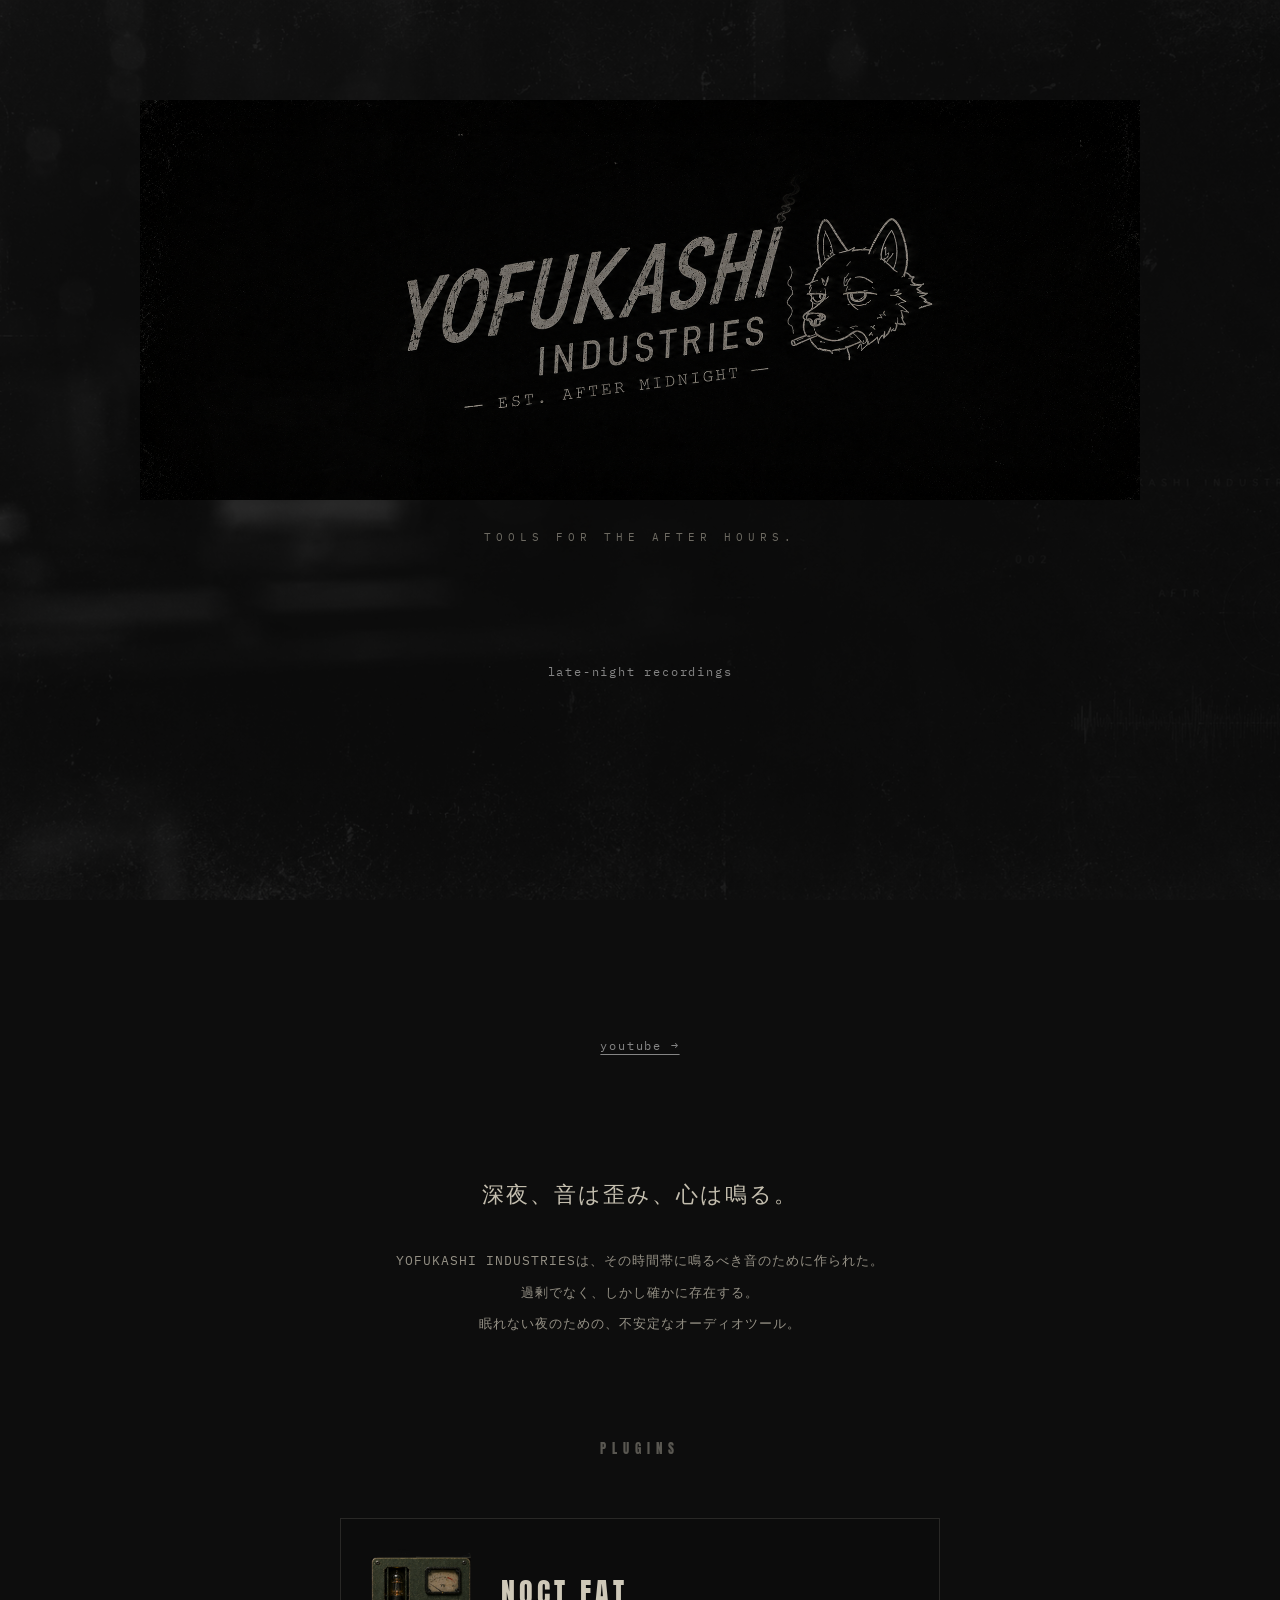
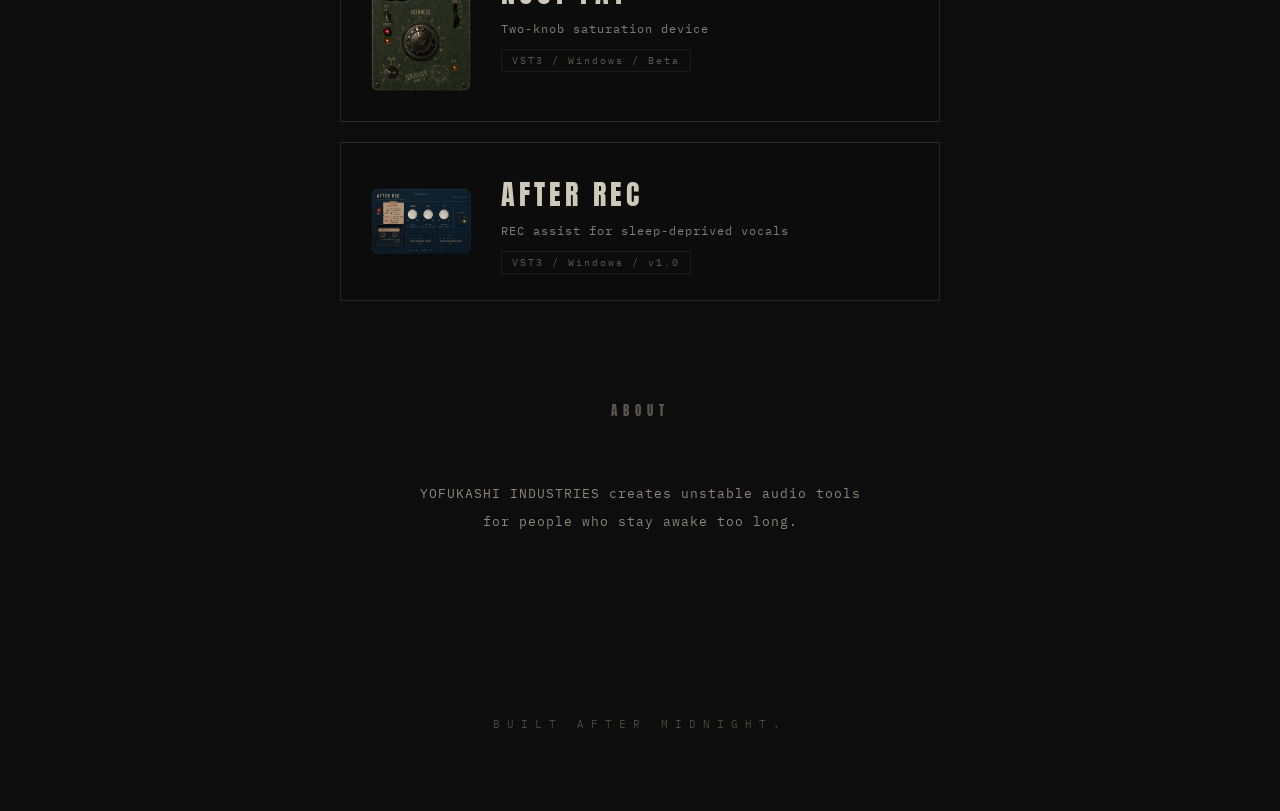
==== commit f16a5c34: "Update index.html" ====
--- a/index.html
+++ b/index.html
@@ -19,7 +19,7 @@
     <p style="font-family: 'IBM Plex Mono', monospace; font-size: 0.75rem; letter-spacing: 0.15em; color: #ffffff;">
       late-night recordings
     </p>
-    <div style="width: 300px; height: 169px; margin: 20px auto;">
+    <div style="width: 560px; height: 315px; margin: 20px auto;">
       <iframe
         style="width: 100%; height: 100%;"
         src="https://www.youtube.com/embed/FqJ6zSJP3DU?si=peLFJ2Tt3uSCjZ8m"
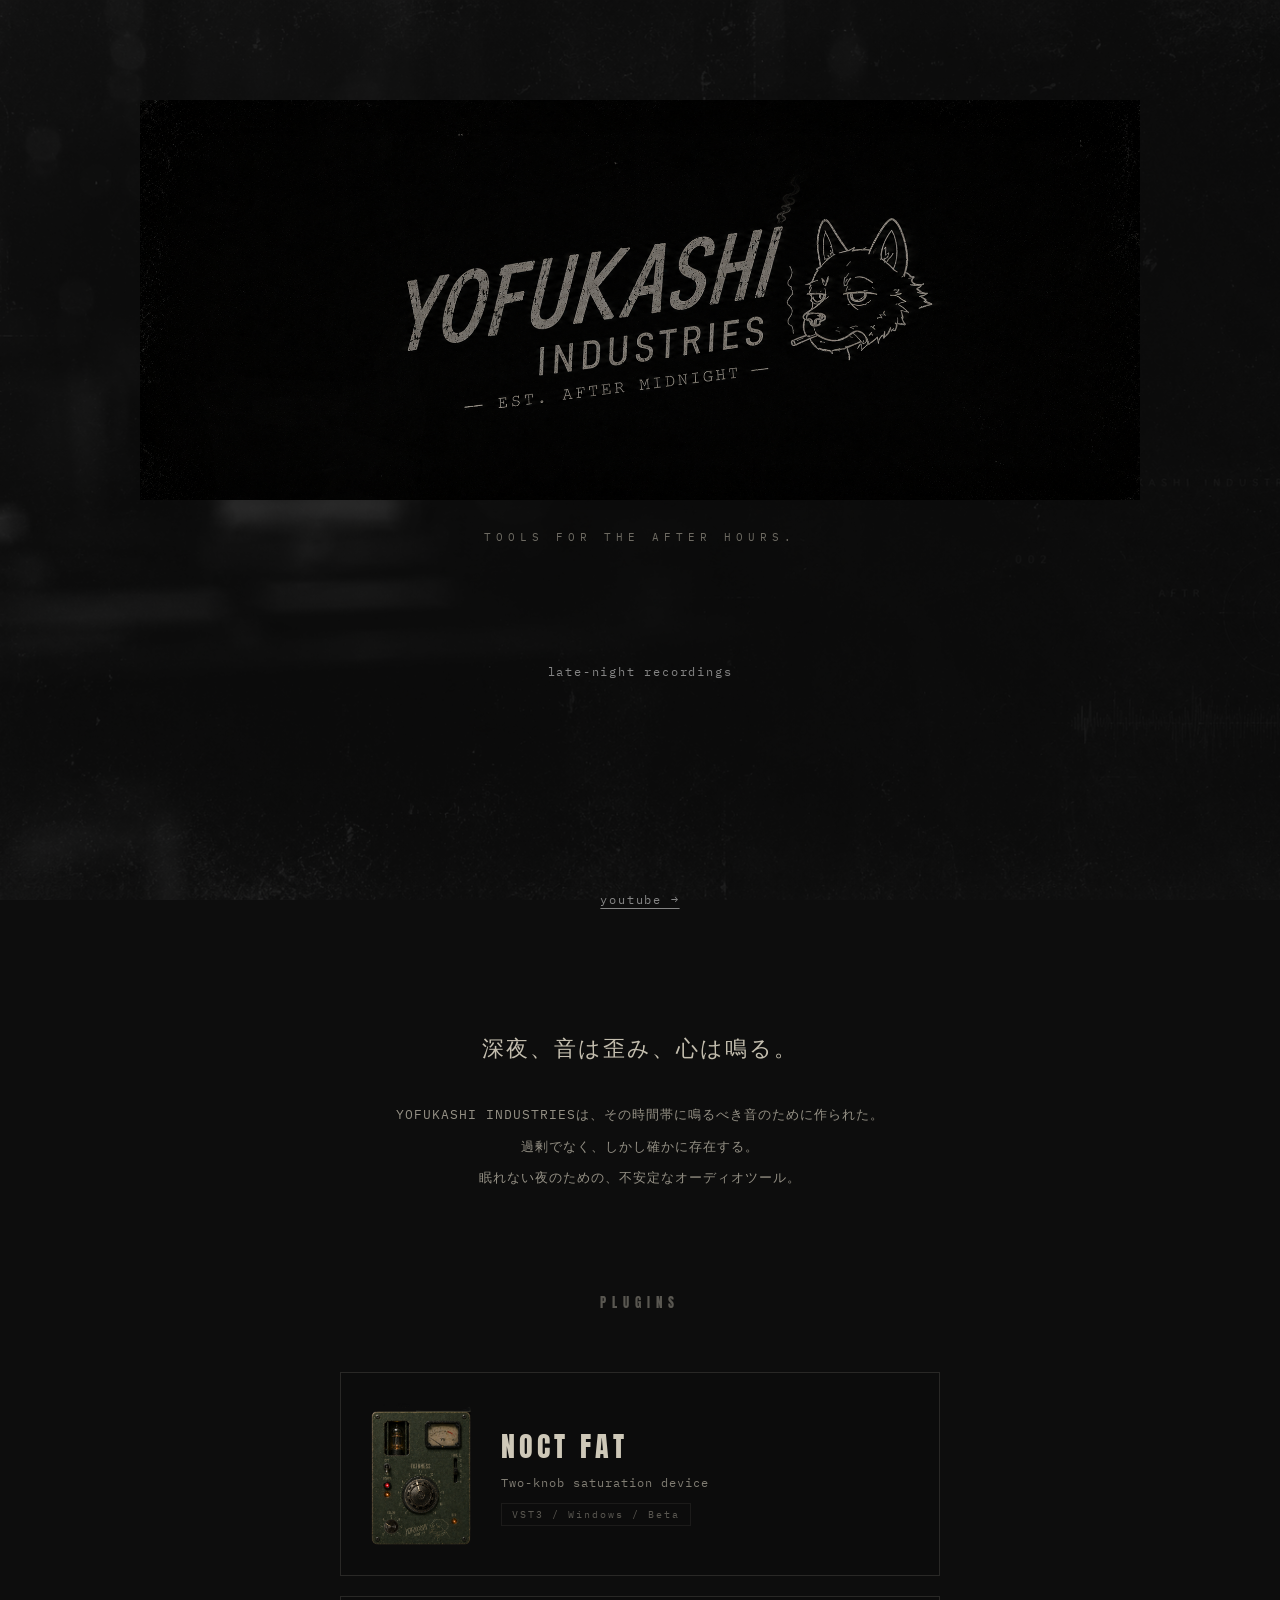
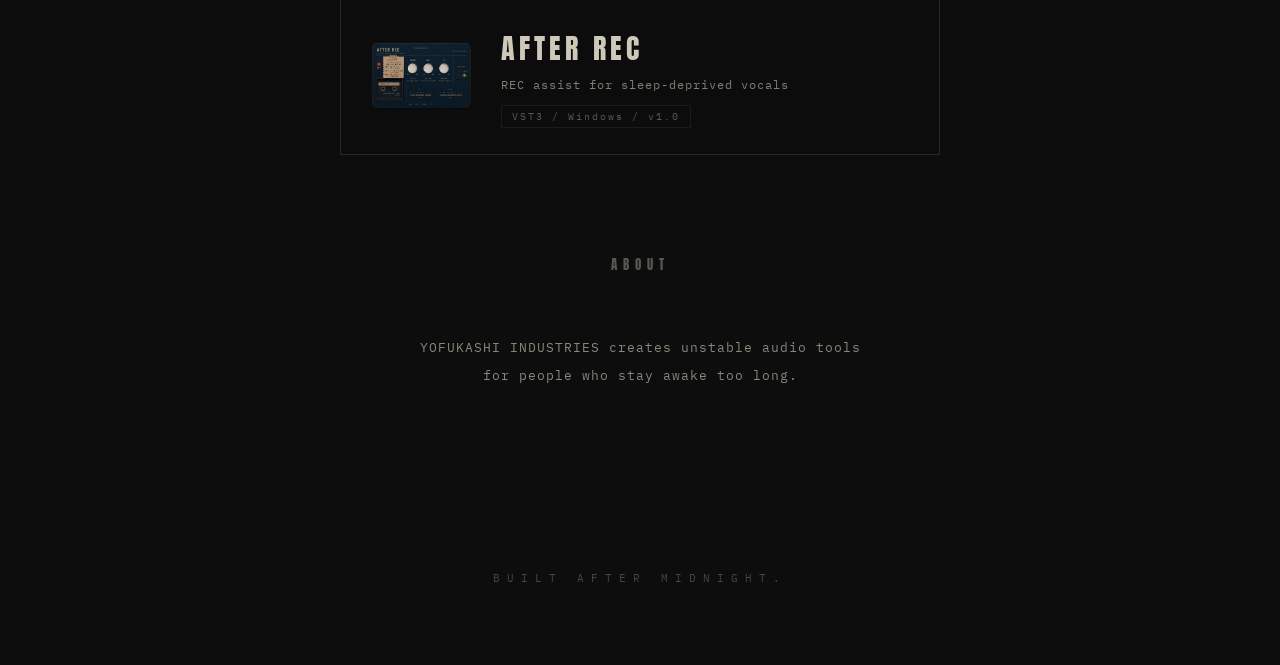
==== commit b2d0d5c9: "Update index.html" ====
--- a/index.html
+++ b/index.html
@@ -19,7 +19,7 @@
     <p style="font-family: 'IBM Plex Mono', monospace; font-size: 0.75rem; letter-spacing: 0.15em; color: #ffffff;">
       late-night recordings
     </p>
-    <div style="width: 560px; height: 315px; margin: 20px auto;">
+    <div style="width: 300px; height: 169px; margin: 20px auto;">
       <iframe
         style="width: 100%; height: 100%;"
         src="https://www.youtube.com/embed/FqJ6zSJP3DU?si=peLFJ2Tt3uSCjZ8m"
